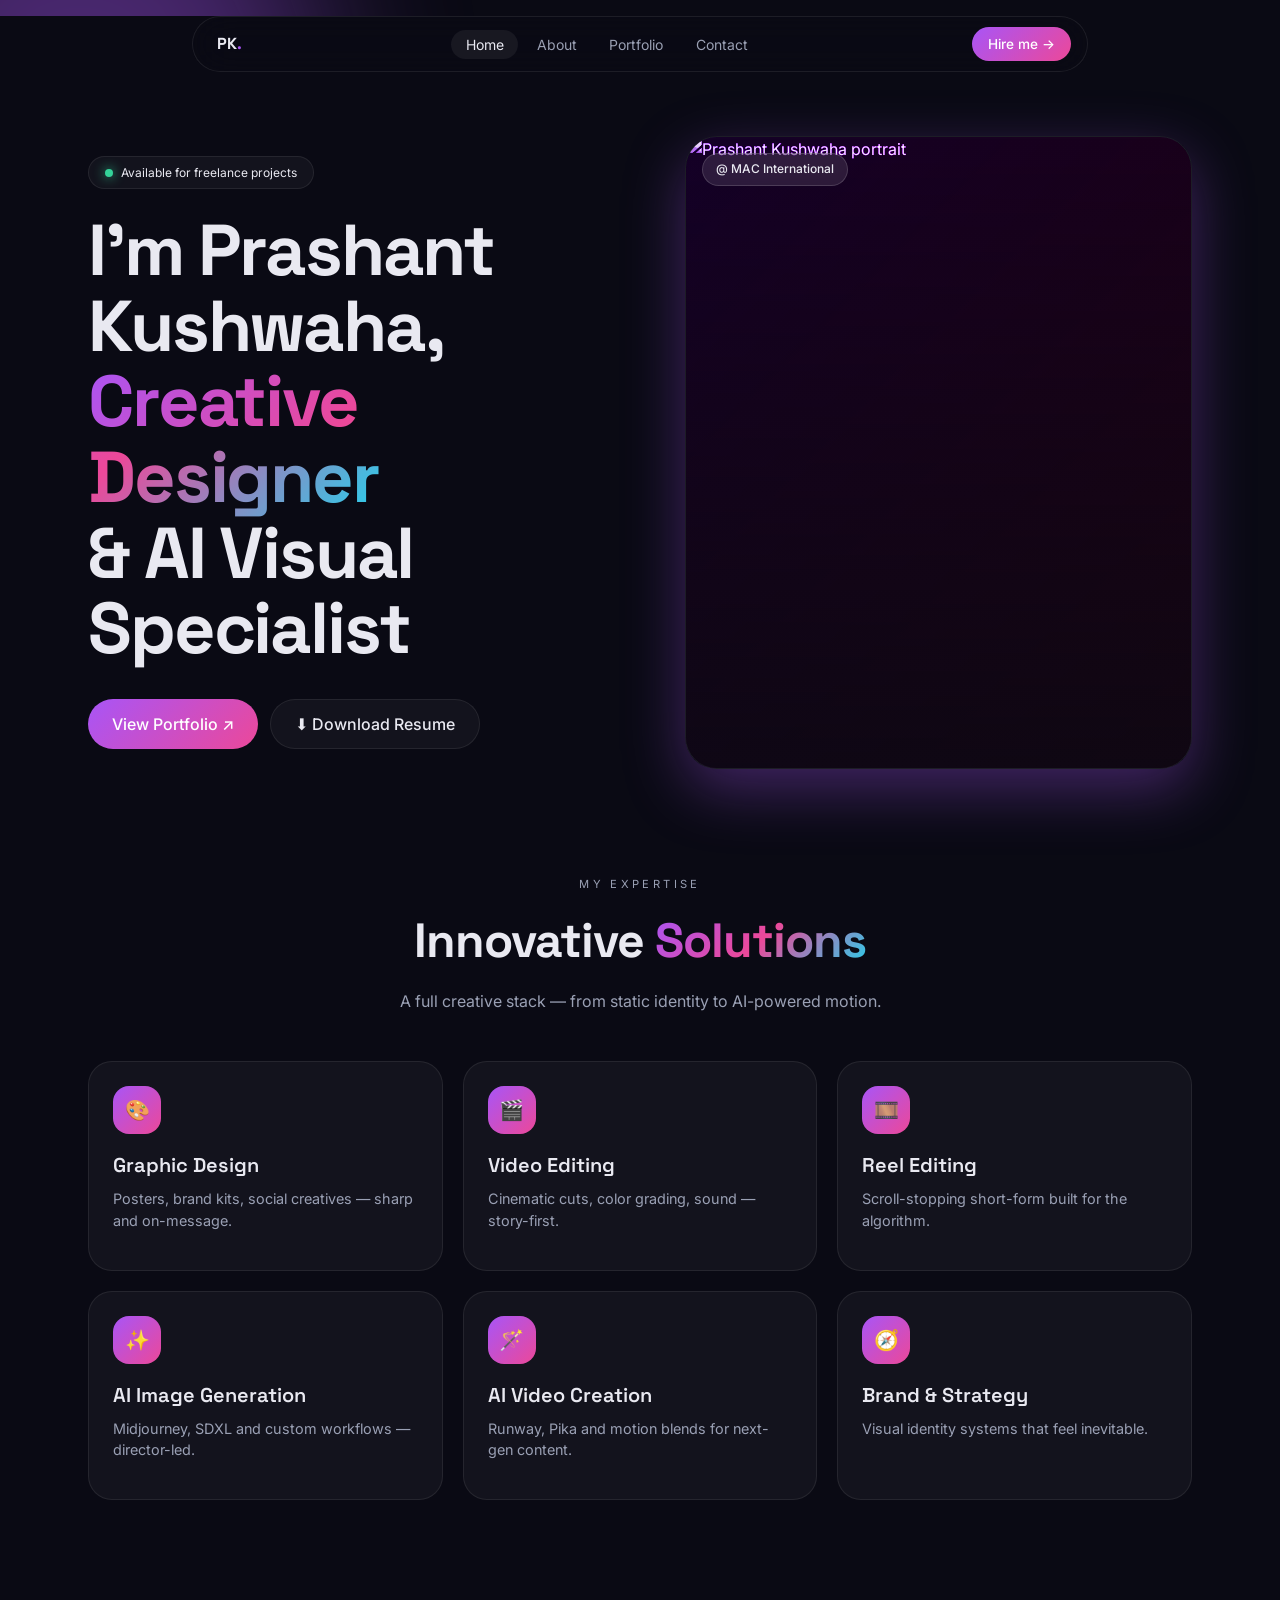
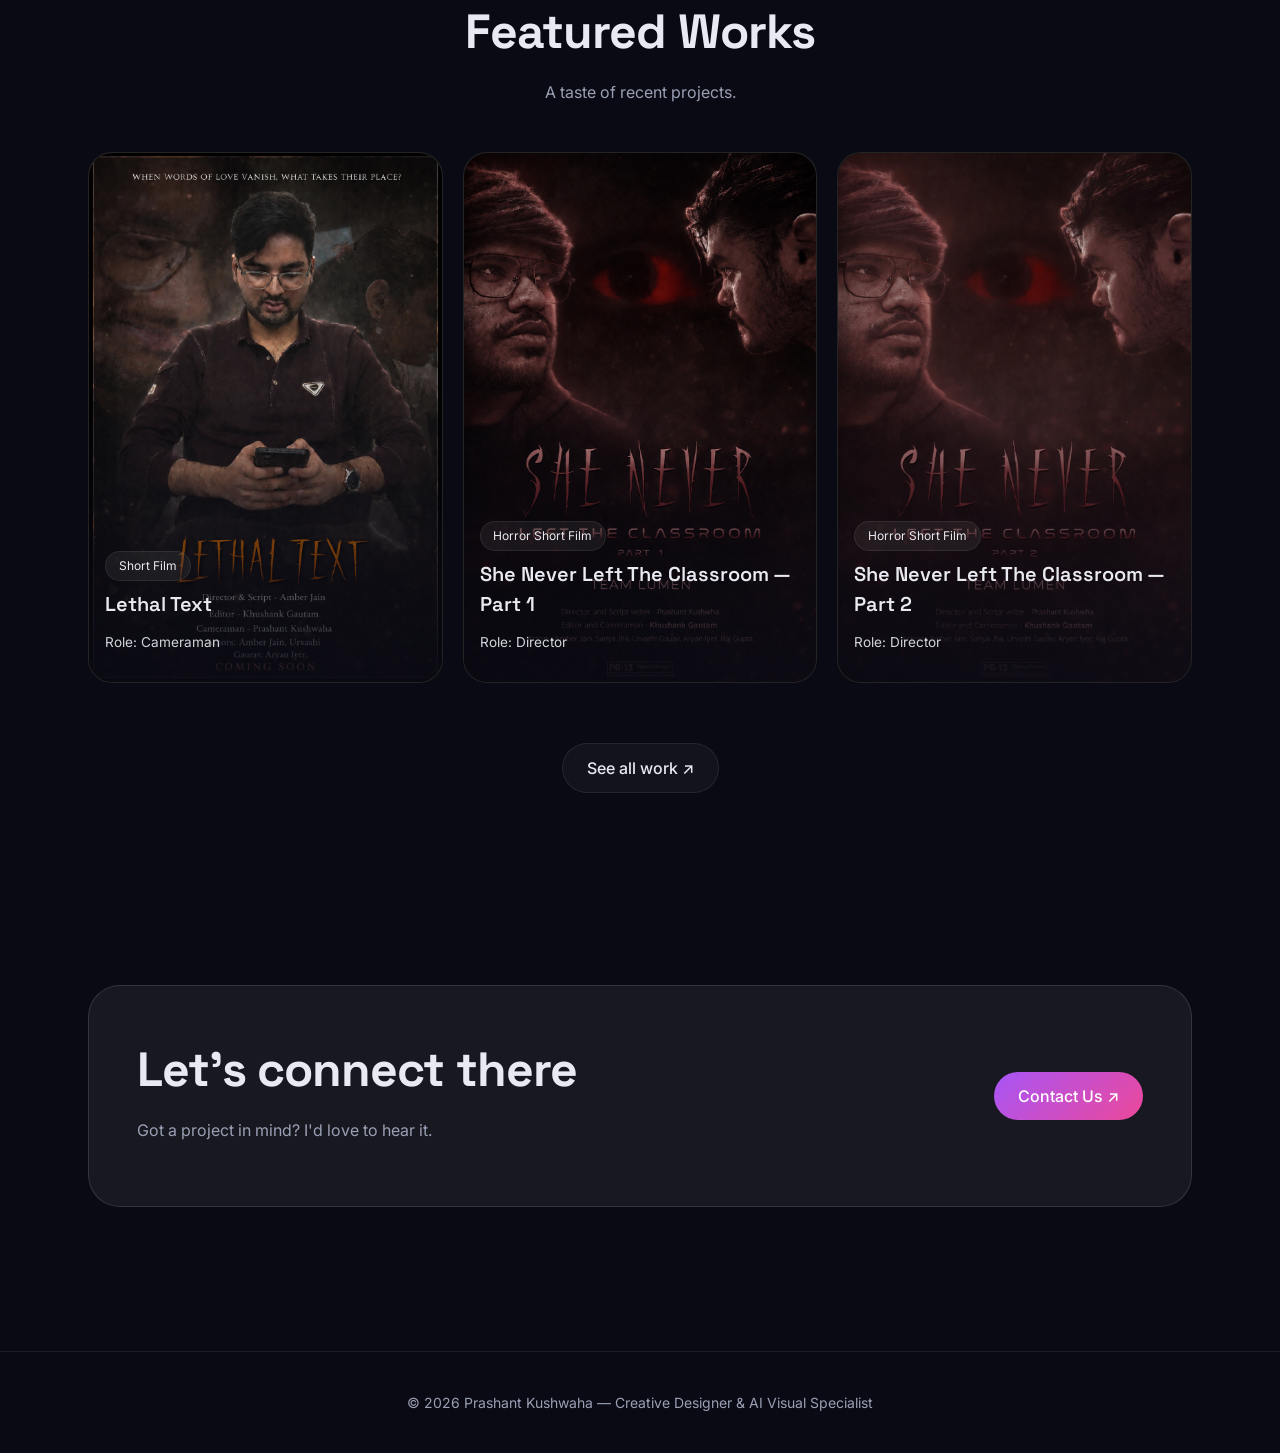
==== index.html @ 328b3780 "Add files via upload" ====
<!DOCTYPE html>

<html lang="en">
<head>
<meta charset="utf-8"/>
<meta content="width=device-width,initial-scale=1" name="viewport"/>
<title>Prashant Kushwaha — Creative Designer &amp; AI Visual Specialist</title>
<meta content="Graphic Designer, Video Editor and AI Visual Specialist. Currently Creative Specialist at MAC International." name="description"/>
<link href="https://fonts.googleapis.com" rel="preconnect"/>
<link crossorigin="" href="https://fonts.gstatic.com" rel="preconnect"/>
<link href="https://fonts.googleapis.com/css2?family=Inter:wght@400;500;600;700&amp;family=Space+Grotesk:wght@500;600;700&amp;display=swap" rel="stylesheet"/>
<link href="styles.css" rel="stylesheet"/>
<style>
.work{
  position:relative;
  overflow:hidden;
  border-radius:24px;
  min-height:520px;
  background:#111;
}
.work img{
  transition:transform .4s ease;
}
.work:hover img{
  transform:scale(1.04);
}
</style></head>
<body>
<div class="blob blob1"></div>
<div class="blob blob2"></div>
<div class="container">
<nav class="top">
<a class="brand" href="index.html">PK<span style="color:var(--primary)">.</span></a>
<div>
<a class="link active" href="index.html">Home</a>
<a class="link" href="about.html">About</a>
<a class="link" href="portfolio.html">Portfolio</a>
<a class="link" href="contact.html">Contact</a>
</div>
<a class="btn btn-primary" href="contact.html" style="padding:.45rem 1rem;font-size:.85rem">Hire me →</a>
</nav>
</div>
<section><div class="container">
<div class="hero">
<div>
<div class="status"><span class="dot"></span> Available for freelance projects</div>
<h1>I'm Prashant Kushwaha,<br/><span class="gradient-text">Creative Designer</span><br/>&amp; AI Visual Specialist</h1>
<div style="margin-top:2rem;display:flex;gap:.75rem;flex-wrap:wrap">
<a class="btn btn-primary" href="portfolio.html">View Portfolio ↗</a>
<a class="btn btn-ghost" href="#">⬇ Download Resume</a>
</div>
</div>
<div class="portrait glow-lg">
<img alt="Prashant Kushwaha portrait" src="assets/portrait.jpg"/>
<div class="overlay"></div>
<div class="fade"></div>
<div class="chip">@ MAC International</div>
</div>
</div>
</div></section>
<section><div class="container">
<div style="text-align:center">
<p class="eyebrow">My Expertise</p>
<h2 style="margin-top:.75rem">Innovative <span class="gradient-text">Solutions</span></h2>
<p class="muted" style="margin-top:.75rem">A full creative stack — from static identity to AI-powered motion.</p>
</div>
<div class="grid cols-3" style="margin-top:3rem">
<div class="card"><div class="icon-box">🎨</div><h3>Graphic Design</h3><p class="muted" style="margin-top:.5rem;font-size:.9rem">Posters, brand kits, social creatives — sharp and on-message.</p></div><div class="card"><div class="icon-box">🎬</div><h3>Video Editing</h3><p class="muted" style="margin-top:.5rem;font-size:.9rem">Cinematic cuts, color grading, sound — story-first.</p></div><div class="card"><div class="icon-box">🎞️</div><h3>Reel Editing</h3><p class="muted" style="margin-top:.5rem;font-size:.9rem">Scroll-stopping short-form built for the algorithm.</p></div><div class="card"><div class="icon-box">✨</div><h3>AI Image Generation</h3><p class="muted" style="margin-top:.5rem;font-size:.9rem">Midjourney, SDXL and custom workflows — director-led.</p></div><div class="card"><div class="icon-box">🪄</div><h3>AI Video Creation</h3><p class="muted" style="margin-top:.5rem;font-size:.9rem">Runway, Pika and motion blends for next-gen content.</p></div><div class="card"><div class="icon-box">🧭</div><h3>Brand &amp; Strategy</h3><p class="muted" style="margin-top:.5rem;font-size:.9rem">Visual identity systems that feel inevitable.</p></div>
</div>
</div></section>
<section><div class="container">
<div style="text-align:center"><h2>Featured Works</h2><p class="muted" style="margin-top:.75rem">A taste of recent projects.</p></div>
<div class="works" style="margin-top:3rem">
<a href="https://drive.google.com/file/d/10L-eg5oviYmsUkqOYoI6UYPz12iwrONC/view?usp=sharing" style="display:block;text-decoration:none;color:inherit;" target="_blank"><div class="work">
<img alt="Lethal Text Poster" src="assets/Khushank_C_Poster.png" style="width:100%;height:100%;object-fit:cover;border-radius:24px;"/>
<div class="fade"></div>
<div class="info">
<span class="tag">Short Film</span>
<h3 style="margin-top:.5rem">Lethal Text</h3>
<p style="font-size:.85rem;color:#d1d5db">Role: Cameraman</p>
</div>
</div></a>
<a href="https://drive.google.com/file/d/1hjoJYJe7zDsRav0t6u-dthi-YYOJvOTs/view?usp=sharing" style="display:block;text-decoration:none;color:inherit;" target="_blank"><div class="work">
<img alt="She Never Left The Classroom" src="assets/Khushank_C_Poster1.png" style="width:100%;height:100%;object-fit:cover;border-radius:24px;"/>
<div class="fade"></div>
<div class="info">
<span class="tag">Horror Short Film</span>
<h3 style="margin-top:.5rem">She Never Left The Classroom — Part 1</h3>
<p style="font-size:.85rem;color:#d1d5db">Role: Director</p>
</div>
</div></a>
<a href="https://drive.google.com/file/d/1hz6bcn2KUtVJDav9z_pza4TwvRg9NXrt/view?usp=sharing" style="display:block;text-decoration:none;color:inherit;" target="_blank"><div class="work">
<img alt="She Never Left The Classroom Part 2 Poster" src="assets/Khushank_C_Poster2.png" style="width:100%;height:100%;object-fit:cover;border-radius:24px;"/>
<div class="fade"></div>
<div class="info">
<span class="tag">Horror Short Film</span>
<h3 style="margin-top:.5rem">She Never Left The Classroom — Part 2</h3>
<p style="font-size:.85rem;color:#d1d5db">Role: Director</p>
</div>
</div></a>
</div>
<div style="text-align:center;margin-top:2.5rem"><a class="btn btn-ghost" href="file:///D|/portfolio.html">See all work ↗</a></div>
</div></section>
<section><div class="container">
<div class="cta-box">
<div>
<h2>Let's connect there</h2>
<p class="muted" style="margin-top:.75rem">Got a project in mind? I'd love to hear it.</p>
</div>
<a class="btn btn-primary" href="contact.html">Contact Us ↗</a>
</div>
</div></section>
<footer><div class="container">© 2026 Prashant Kushwaha — Creative Designer &amp; AI Visual Specialist</div></footer>
</body></html>
---- styles.css ----
:root{
  --bg:#0a0a14; --fg:#e9e9f1; --muted:#9aa0b4; --primary:#a855f7; --primary-2:#ec4899; --accent:#22d3ee;
  --border:rgba(255,255,255,.08);
}
*{box-sizing:border-box}
html,body{margin:0;padding:0;background:var(--bg);color:var(--fg);font-family:'Inter',system-ui,sans-serif;line-height:1.5;-webkit-font-smoothing:antialiased}
a{color:inherit;text-decoration:none}
img{max-width:100%;display:block}
.font-display{font-family:'Space Grotesk','Inter',sans-serif;letter-spacing:-0.02em}
.container{max-width:72rem;margin:0 auto;padding:0 1.5rem}
.glass{background:rgba(255,255,255,.04);border:1px solid var(--border);backdrop-filter:blur(12px)}
.glass-strong{background:rgba(255,255,255,.06);border:1px solid rgba(255,255,255,.12);backdrop-filter:blur(20px)}
.gradient-primary{background:linear-gradient(135deg,var(--primary),var(--primary-2))}
.gradient-text{background:linear-gradient(135deg,var(--primary),var(--primary-2),var(--accent));-webkit-background-clip:text;background-clip:text;color:transparent}
.glow{box-shadow:0 0 30px rgba(168,85,247,.35)}
.glow-lg{box-shadow:0 20px 60px rgba(168,85,247,.35)}
.btn{display:inline-flex;align-items:center;gap:.5rem;border-radius:999px;padding:.75rem 1.5rem;font-weight:500;transition:transform .2s,box-shadow .2s}
.btn:hover{transform:translateY(-1px)}
.btn-primary{background:linear-gradient(135deg,var(--primary),var(--primary-2));color:#fff}
.btn-primary:hover{box-shadow:0 0 40px rgba(168,85,247,.6)}
.btn-ghost{background:rgba(255,255,255,.04);border:1px solid var(--border)}
.btn-ghost:hover{background:rgba(255,255,255,.08)}
nav.top{position:sticky;top:1rem;z-index:50;margin:1rem auto;max-width:56rem;display:flex;align-items:center;justify-content:space-between;padding:.6rem 1rem;border-radius:999px;background:rgba(10,10,20,.6);border:1px solid var(--border);backdrop-filter:blur(20px)}
nav.top a.link{padding:.4rem .9rem;border-radius:999px;font-size:.875rem;color:var(--muted)}
nav.top a.link:hover,nav.top a.link.active{color:var(--fg);background:rgba(255,255,255,.06)}
nav.top .brand{font-family:'Space Grotesk',sans-serif;font-weight:700;padding-left:.5rem}
section{padding:3rem 0}
h1,h2,h3{margin:0}
h1{font-family:'Space Grotesk',sans-serif;font-weight:700;font-size:clamp(2.5rem,6vw,4.5rem);line-height:1.05;letter-spacing:-0.03em}
h2{font-family:'Space Grotesk',sans-serif;font-weight:700;font-size:clamp(2rem,4.5vw,3rem);letter-spacing:-0.02em}
h3{font-family:'Space Grotesk',sans-serif;font-weight:600;font-size:1.25rem}
.muted{color:var(--muted)}
.eyebrow{font-size:.7rem;letter-spacing:.3em;text-transform:uppercase;color:var(--muted)}
.grid{display:grid;gap:1.25rem}
.cols-2{grid-template-columns:repeat(2,1fr)}
.cols-3{grid-template-columns:repeat(3,1fr)}
@media (max-width:768px){.cols-2,.cols-3{grid-template-columns:1fr}}
.card{border-radius:1.5rem;padding:1.5rem;background:rgba(255,255,255,.04);border:1px solid var(--border);transition:transform .3s,box-shadow .3s}
.card:hover{transform:translateY(-4px);box-shadow:0 20px 50px rgba(168,85,247,.2)}
.icon-box{width:3rem;height:3rem;border-radius:1rem;background:linear-gradient(135deg,var(--primary),var(--primary-2));display:flex;align-items:center;justify-content:center;color:#fff;margin-bottom:1rem;font-size:1.25rem}
.tag{display:inline-block;background:rgba(255,255,255,.06);border:1px solid var(--border);border-radius:999px;padding:.3rem .8rem;font-size:.75rem}
.hero{display:grid;grid-template-columns:1.1fr 1fr;gap:2.5rem;align-items:center}
@media(max-width:900px){.hero{grid-template-columns:1fr}}
.portrait{aspect-ratio:4/5;border-radius:2rem;overflow:hidden;position:relative;border:1px solid var(--border)}
.portrait img{position:absolute;inset:0;width:100%;height:100%;object-fit:cover;filter:grayscale(1) contrast(1.1)}
.portrait .overlay{position:absolute;inset:0;background:linear-gradient(135deg,var(--primary),var(--primary-2));mix-blend-mode:color;opacity:.9}
.portrait .fade{position:absolute;inset:0;background:linear-gradient(to top,rgba(10,10,20,.7),transparent)}
.chip{position:absolute;top:1rem;left:1rem;background:rgba(255,255,255,.1);backdrop-filter:blur(20px);border:1px solid rgba(255,255,255,.15);border-radius:999px;padding:.4rem .8rem;font-size:.75rem;font-weight:500}
.status{display:inline-flex;align-items:center;gap:.5rem;background:rgba(255,255,255,.04);border:1px solid var(--border);border-radius:999px;padding:.4rem 1rem;font-size:.75rem;margin-bottom:1.5rem}
.dot{width:.5rem;height:.5rem;border-radius:50%;background:#34d399;box-shadow:0 0 12px #34d399}
.works{column-count:3;column-gap:1.25rem}
@media(max-width:900px){.works{column-count:2}}
@media(max-width:600px){.works{column-count:1}}
.work{break-inside:avoid;margin-bottom:1.25rem;border-radius:1.5rem;overflow:hidden;position:relative;border:1px solid var(--border)}
.work .bg{aspect-ratio:4/5}
.work .fade{position:absolute;inset:0;background:linear-gradient(to top,rgba(10,10,20,.9),transparent 60%)}
.work .info{position:absolute;left:1rem;bottom:1rem;right:1rem}
.timeline{position:relative;max-width:56rem;margin:0 auto;padding:0 1rem}
.timeline:before{content:"";position:absolute;left:1.5rem;top:0;bottom:0;width:1px;background:linear-gradient(to bottom,rgba(168,85,247,.6),transparent)}
.tl-item{position:relative;padding-left:4rem;margin-bottom:2rem}
.tl-item .dot-lg{position:absolute;left:.5rem;top:1rem;width:2rem;height:2rem;border-radius:50%;background:linear-gradient(135deg,var(--primary),var(--primary-2));display:flex;align-items:center;justify-content:center}
.skill-bar{height:.5rem;border-radius:999px;background:rgba(255,255,255,.06);overflow:hidden}
.skill-bar > div{height:100%;background:linear-gradient(90deg,var(--primary),var(--primary-2));border-radius:999px}
.tools{display:flex;flex-wrap:wrap;gap:.6rem;justify-content:center}
.tools span{padding:.6rem 1.2rem;background:rgba(255,255,255,.04);border:1px solid var(--border);border-radius:999px;font-size:.875rem}
input,textarea{width:100%;background:rgba(255,255,255,.04);border:1px solid var(--border);border-radius:1rem;padding:.9rem 1rem;color:var(--fg);font-family:inherit;font-size:.9rem;outline:none}
input:focus,textarea:focus{border-color:var(--primary);box-shadow:0 0 0 3px rgba(168,85,247,.2)}
label{display:block;font-size:.75rem;text-transform:uppercase;letter-spacing:.1em;color:var(--muted);margin-bottom:.5rem}
.field{margin-bottom:1rem}
.contact-card{display:flex;gap:1rem;align-items:center;padding:1.2rem;border-radius:1.25rem;background:rgba(255,255,255,.04);border:1px solid var(--border);margin-bottom:1rem;transition:transform .2s}
.contact-card:hover{transform:translateY(-2px)}
.contact-card .icon-box{margin:0}
.filter-row{display:flex;flex-wrap:wrap;gap:.5rem;justify-content:center;margin:2rem 0}
.filter-row button,.filter-row a{padding:.5rem 1rem;border-radius:999px;font-size:.875rem;background:rgba(255,255,255,.04);border:1px solid var(--border);color:var(--muted);cursor:pointer}
.filter-row .active{background:linear-gradient(135deg,var(--primary),var(--primary-2));color:#fff;border-color:transparent}
.proj-grid{column-count:3;column-gap:1.25rem}
@media(max-width:900px){.proj-grid{column-count:2}}
@media(max-width:600px){.proj-grid{column-count:1}}
.proj{break-inside:avoid;margin-bottom:1.25rem;border-radius:1.5rem;overflow:hidden;position:relative;border:1px solid var(--border);background:rgba(255,255,255,.04)}
.proj img{width:100%;aspect-ratio:1/1;object-fit:cover}
.proj .bg{aspect-ratio:4/5}
.proj .fade{position:absolute;inset:0;background:linear-gradient(to top,rgba(10,10,20,.9),transparent 50%)}
.proj .info{position:absolute;left:1rem;bottom:1rem;right:1rem}
footer{margin-top:6rem;padding:2.5rem 0;border-top:1px solid var(--border);text-align:center;color:var(--muted);font-size:.875rem}
.blob{position:fixed;border-radius:50%;filter:blur(80px);opacity:.4;pointer-events:none;z-index:-1}
.blob1{width:30rem;height:30rem;background:var(--primary);top:-10rem;left:-10rem}
.blob2{width:25rem;height:25rem;background:var(--primary-2);bottom:-8rem;right:-8rem}
.cta-box{margin-top:6rem;border-radius:2rem;padding:3rem;background:rgba(255,255,255,.06);border:1px solid rgba(255,255,255,.12);position:relative;overflow:hidden;display:flex;justify-content:space-between;align-items:center;gap:1.5rem;flex-wrap:wrap}
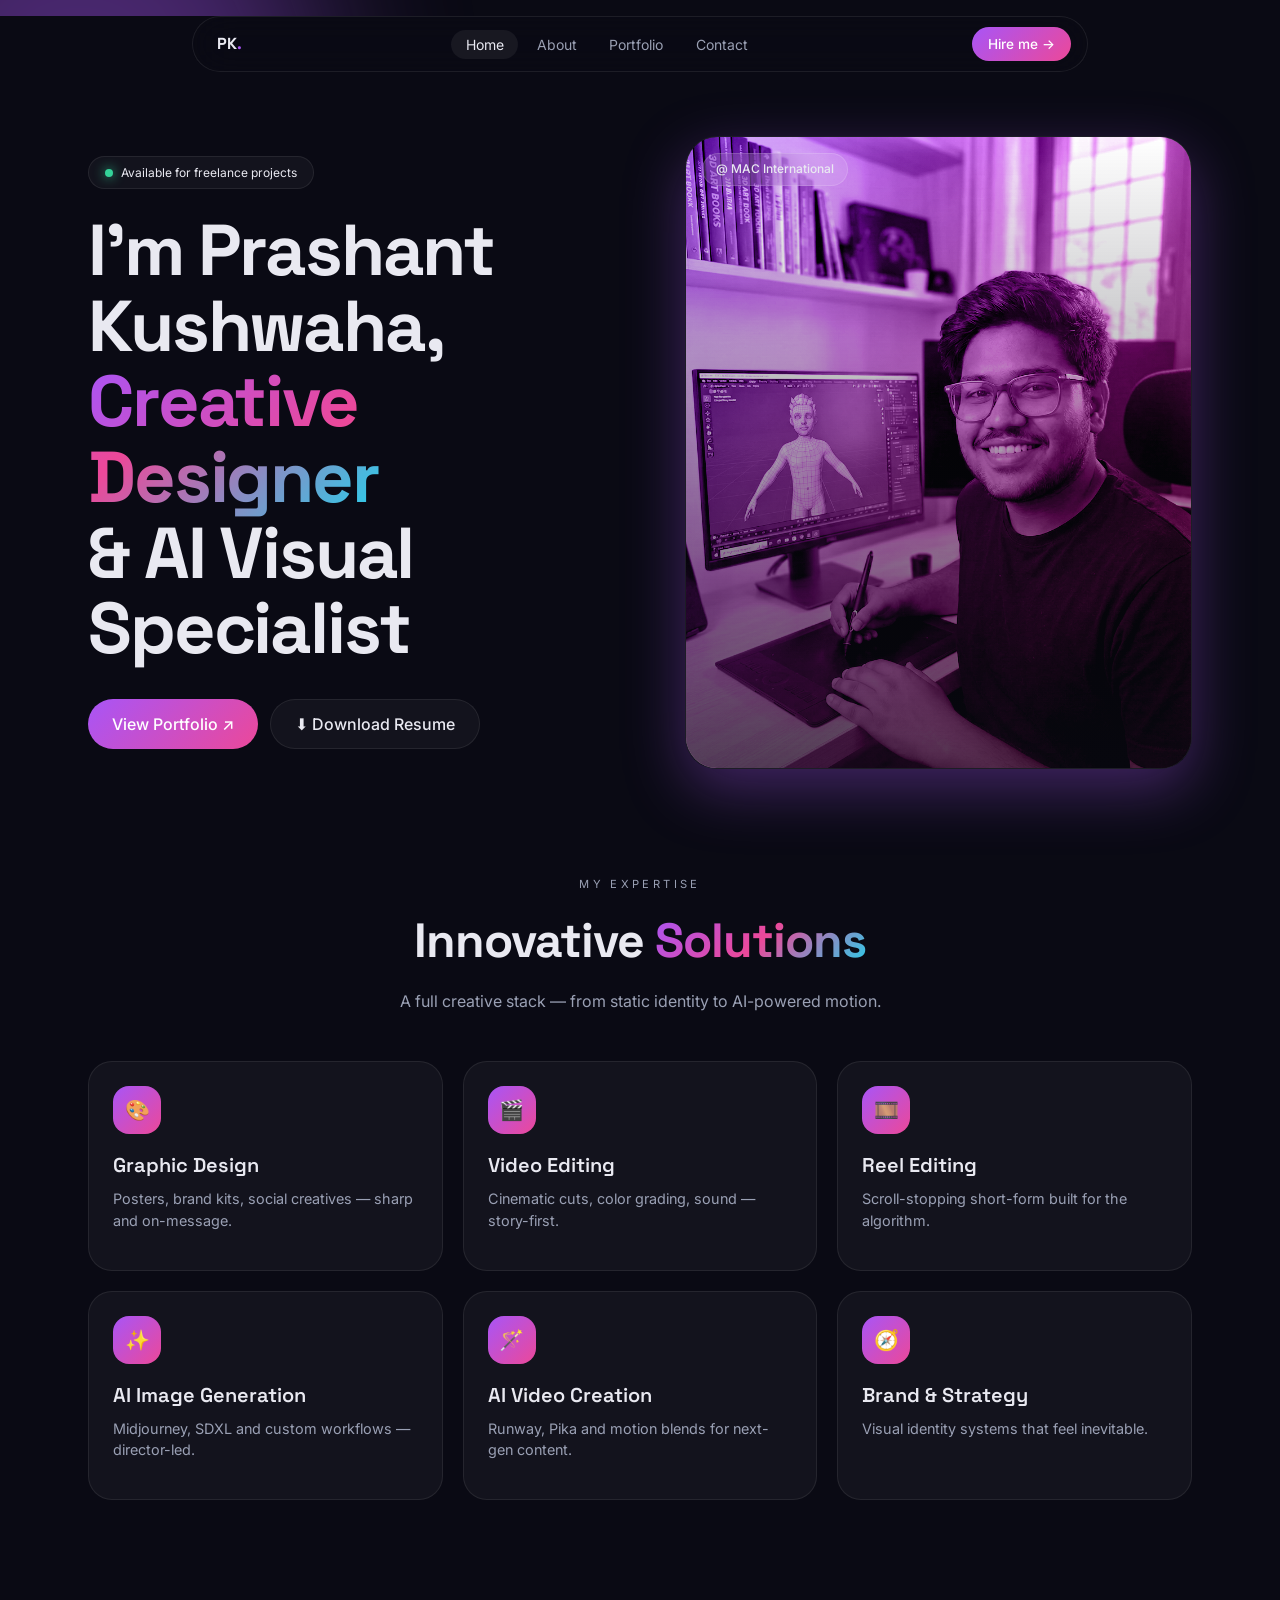
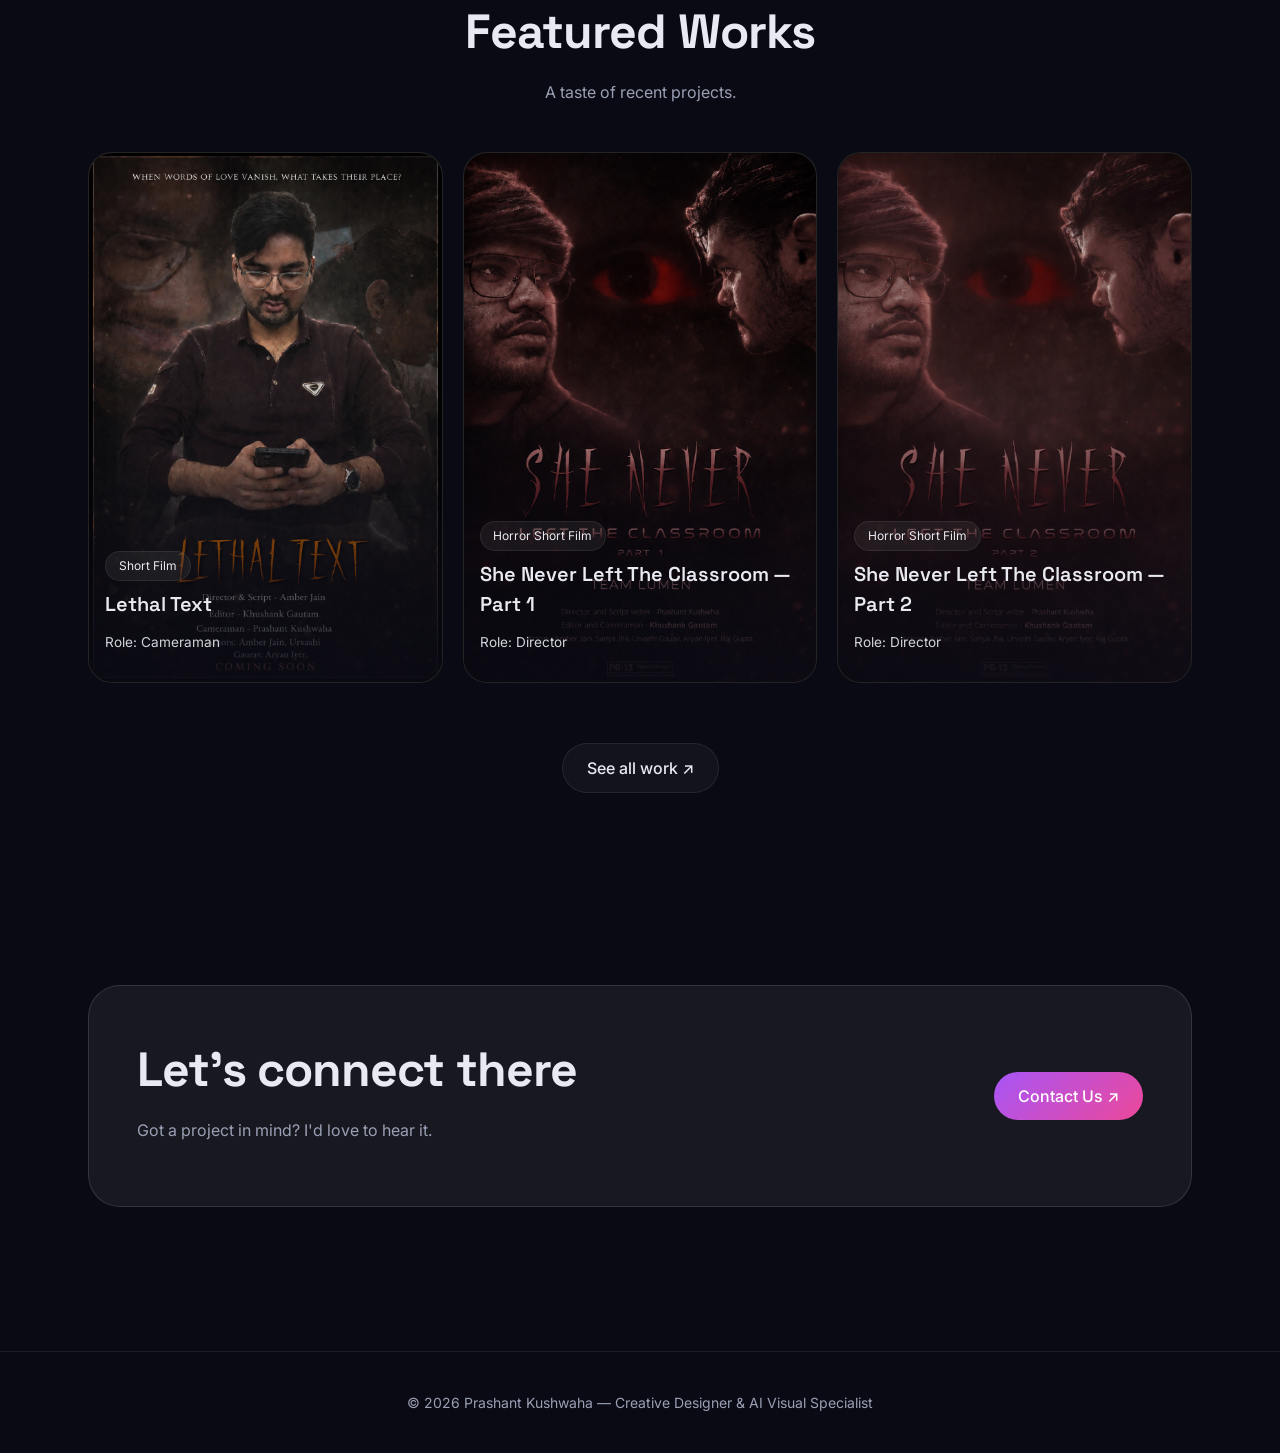
==== commit b31b8b02: "Add files via upload" ====
--- a/index.html
+++ b/index.html
@@ -51,7 +51,7 @@
 </div>
 </div>
 <div class="portrait glow-lg">
-<img alt="Prashant Kushwaha portrait" src="assets/portrait.jpg"/>
+<img alt="Prashant Kushwaha portrait" src="portrait.jpg"/>
 <div class="overlay"></div>
 <div class="fade"></div>
 <div class="chip">@ MAC International</div>
